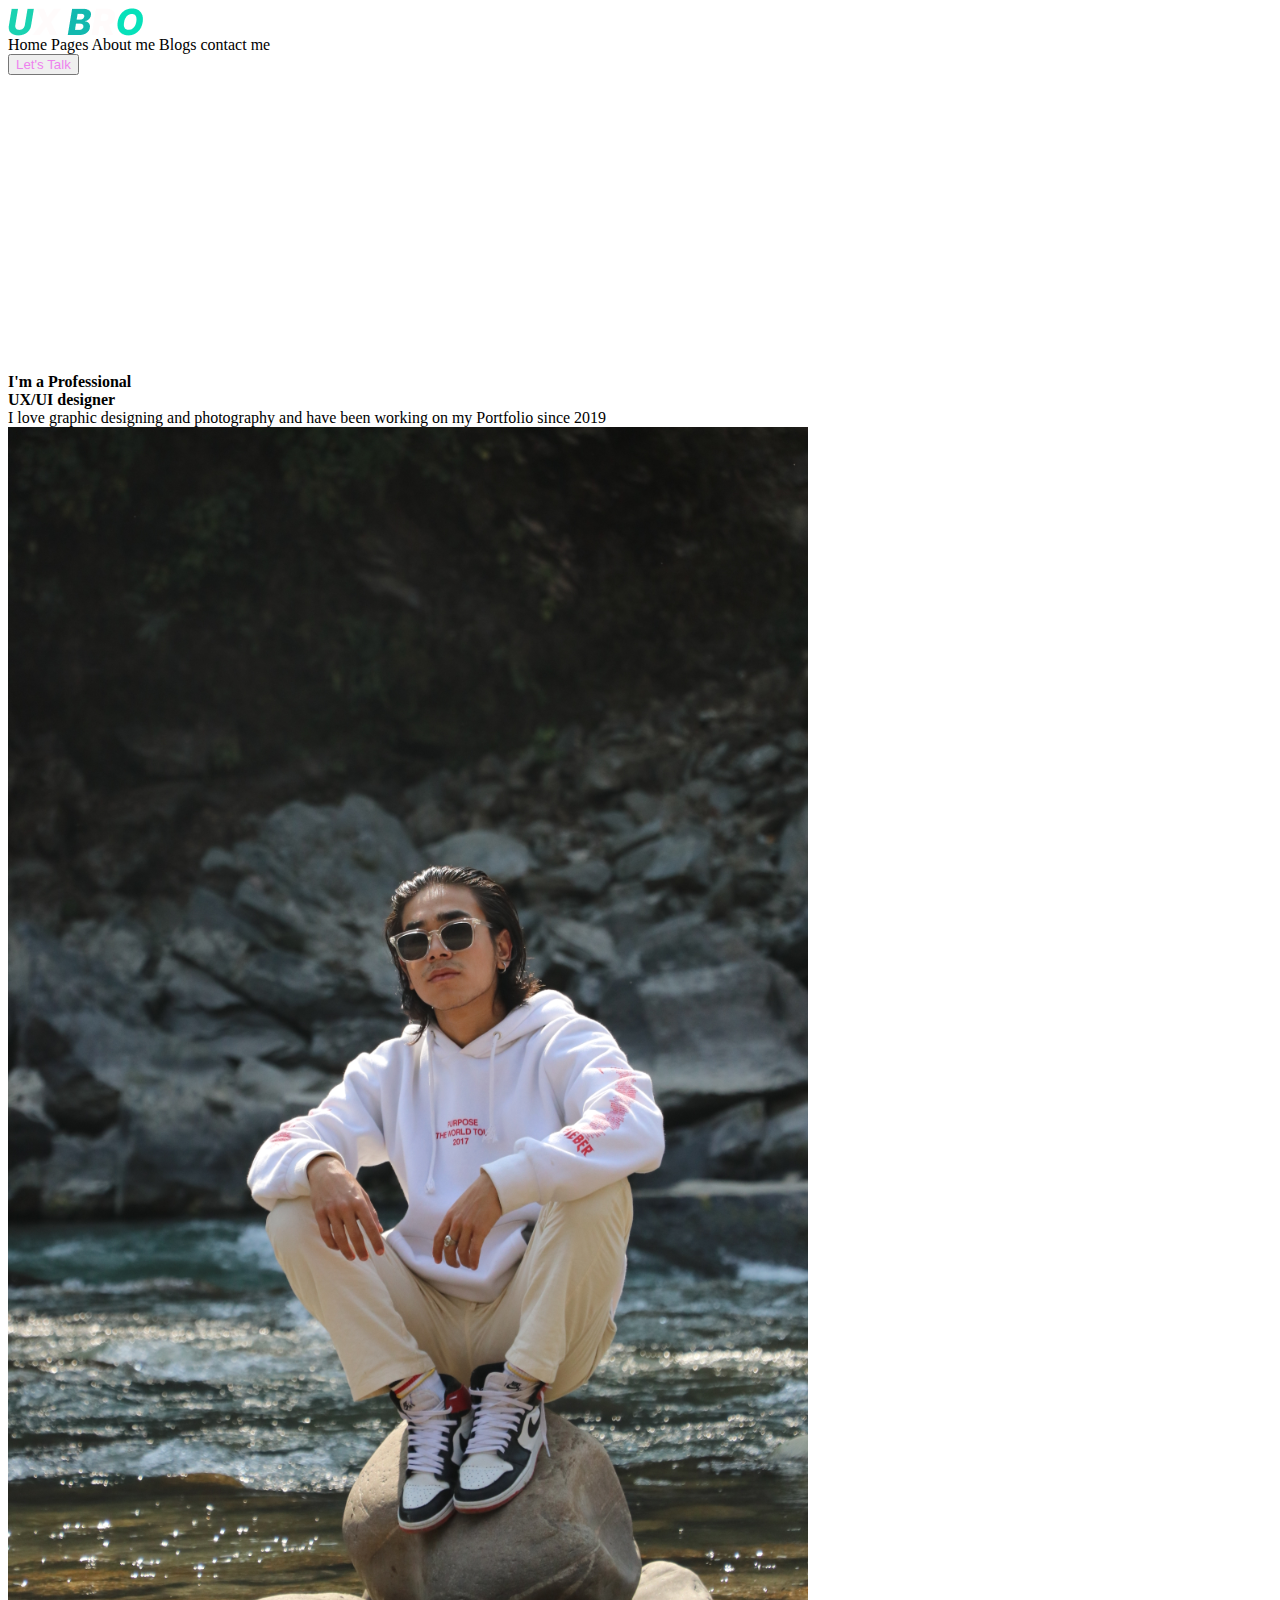
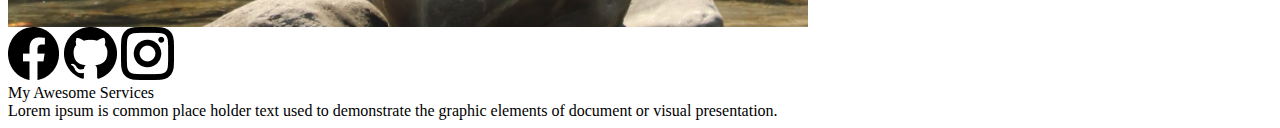
==== portofolio.html @ 67478f2a "=protfolio" ====
<html lang="en">
<head>
    <meta charset="UTF-8">
    <meta http-equiv="X-UA-Compatible" content="IE=edge">
    <meta name="viewport" content="width=device-width, initial-scale=1.0">
    <title>Portfolio</title>
    <link rel="stylesheet" href="protfolio.css" />
</head>
<body class="title-black">
    <div>
     <span>
        <img src="./logo.png" />
    </span>
        <div>           
            <span>Home</span>
            <span>Pages</span>
             <span>About me</span>
            <span>Blogs</span>
            <span>contact me</span>
        </div>
        <div>
            <button class="nomad">Let's Talk</button>
        </div>            

    </div>
    <div>
         <img src="dots9.png" />
        <span> <img src="dots9.png" /></span>
        <p><img src="dots9.png" /></p>
        
    </div>
    <div>
        <p1><b>I'm a Professional <br>
               UX/UI designer</b></p1>
             <br>
             <p2>I love graphic designing and photography and have been working on my Portfolio since 2019</p2>
     </div>
     <div> 
        <img src="sandy.JPG.JPG" height="auto" width="800"/>
     </div>
     <div> 
           <a href="https://www.facebook.com/sandesh.grg.733/" target="_blank"><img src="icon.2.png"></img></a>
           <a href="https://https://github.com/KhadkaSandesh/" target="_blank"><img src="icon5.png"></img></a>
          <a href="https://www.instagram.com/sandy_grxx/" target="_blank"><img src="icon.3.png"></img></a>
        </div>
        <div>My Awesome Services</div>
        <span>Lorem ipsum is common place holder text used to demonstrate the graphic elements of document or visual presentation.</span>
    

</body>
</html>
---- protfolio.css ----
.title-black{
    color: black;

}

.nomad{
    color: violet;
}
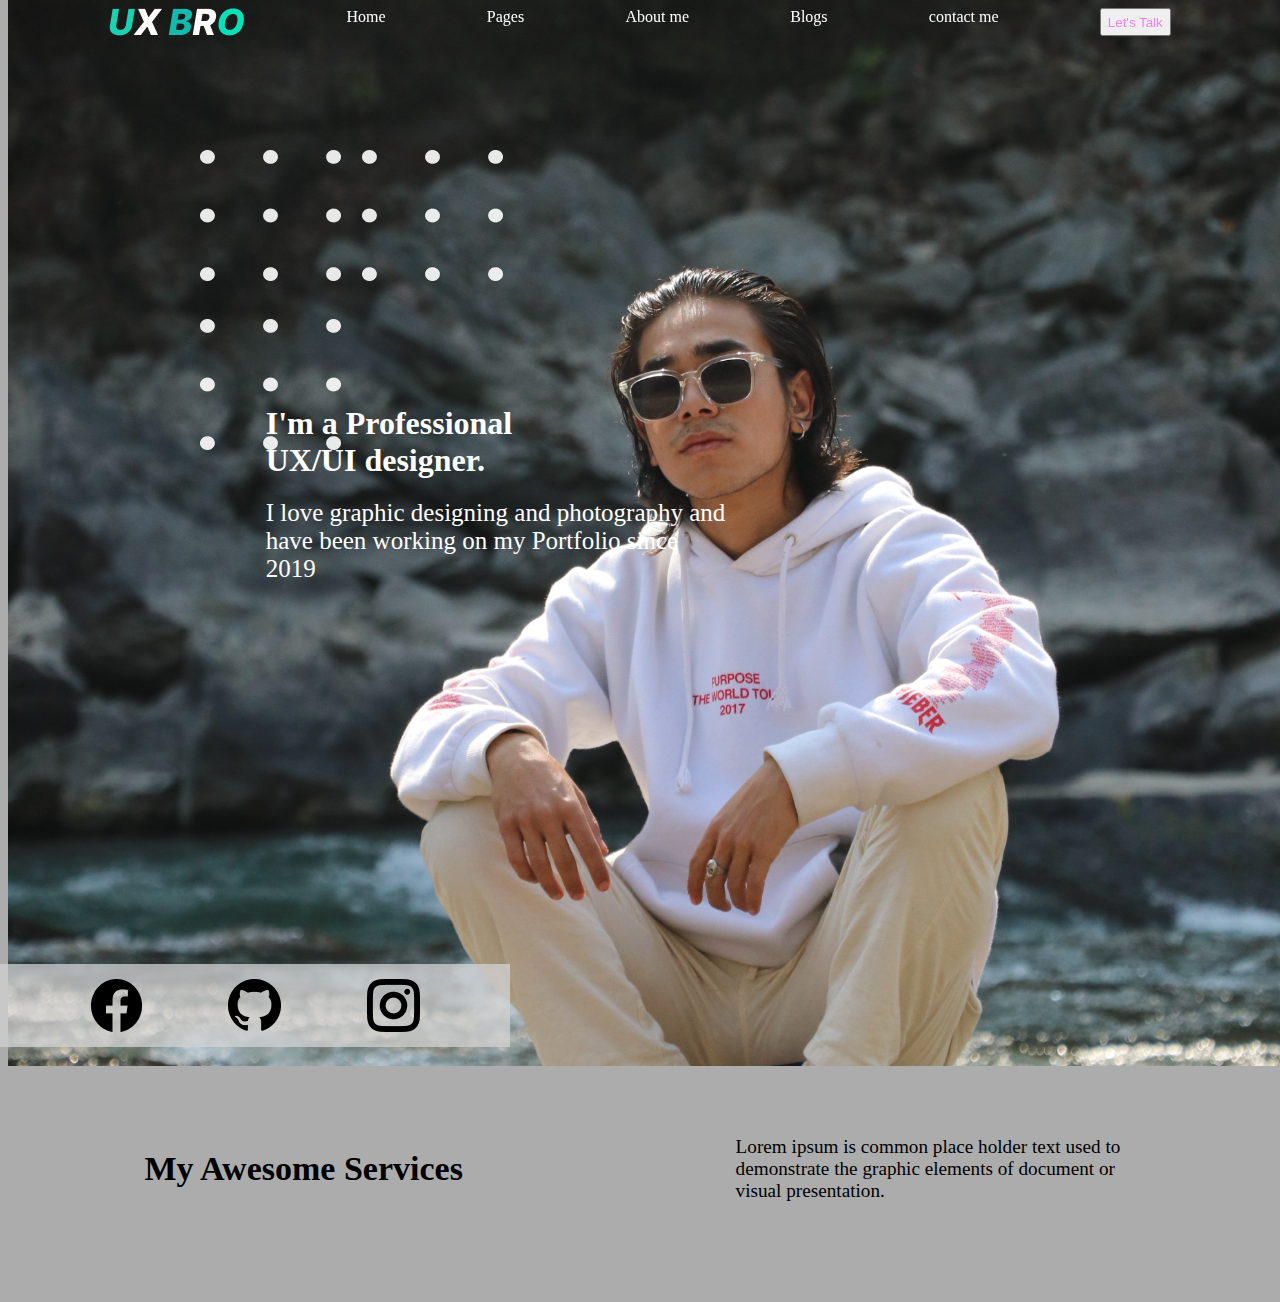
==== commit 79b3bda2: "added new html to the project" ====
--- a/portofolio.html
+++ b/portofolio.html
@@ -7,45 +7,44 @@
     <link rel="stylesheet" href="protfolio.css" />
 </head>
 <body class="title-black">
-    <div>
-     <span>
-        <img src="./logo.png" />
-    </span>
-        <div>           
-            <span>Home</span>
-            <span>Pages</span>
-             <span>About me</span>
-            <span>Blogs</span>
-            <span>contact me</span>
-        </div>
-        <div>
-            <button class="nomad">Let's Talk</button>
-        </div>            
-
-    </div>
-    <div>
-         <img src="dots9.png" />
-        <span> <img src="dots9.png" /></span>
-        <p><img src="dots9.png" /></p>
+    <div class="navbar"> 
+        <img src="logo.png" />        
+        <span>Home</span>
+        <span>Pages</span>
+         <span>About me</span>
+        <span>Blogs</span>
+        <span>contact me</span>
+        <button class="nomad">Let's Talk</button>
+    </div>  
+    <div class="landing">
+        
+        <div class="dots-item">
+            <img src="Dots.7.png" />            
+        </div>  
+                 <div class="mad">
+                    <div>
+                         <b>I'm a Professional
+                             <br>UX/UI designer.</b>
+                         </div>
+                    <div class='sub-title'>
+                        I love graphic designing and photography and have been working on my Portfolio since 2019</p>
+                    </div>
+                </div>     
         
     </div>
-    <div>
-        <p1><b>I'm a Professional <br>
-               UX/UI designer</b></p1>
-             <br>
-             <p2>I love graphic designing and photography and have been working on my Portfolio since 2019</p2>
-     </div>
-     <div> 
-        <img src="sandy.JPG.JPG" height="auto" width="800"/>
-     </div>
-     <div> 
+     <div class="icons"> 
            <a href="https://www.facebook.com/sandesh.grg.733/" target="_blank"><img src="icon.2.png"></img></a>
-           <a href="https://https://github.com/KhadkaSandesh/" target="_blank"><img src="icon5.png"></img></a>
+           <a href="https://github.com/KhadkaSandesh
+           " target="_blank"><img src="icon5.png"></img></a>
           <a href="https://www.instagram.com/sandy_grxx/" target="_blank"><img src="icon.3.png"></img></a>
         </div>
-        <div>My Awesome Services</div>
-        <span>Lorem ipsum is common place holder text used to demonstrate the graphic elements of document or visual presentation.</span>
-    
+        <div class="hoe">
+            <div class="neo">
+                My Awesome Services
+            </div>
+            <span class="hipi">Lorem ipsum is common place holder text used to demonstrate the graphic elements of document or visual presentation.</span>
+         </div>
+       
 
 </body>
 </html>--- a/protfolio.css
+++ b/protfolio.css
@@ -1,8 +1,86 @@
-.title-black{
-    color: black;
+body, html {
+ background-color: #acacac;
+}
+
+
+
+.nomad{
+    color: violet;
+}
+
+.landing{
+    background: url(sandy.JPG);
+    width: 100vw;
+    height: 120vh;
+    background-size: cover;
+    background-position: center;
+    margin-top:-50px;
+    background-color:red;
+     display: flex; 
+    justify-content: center;
+    align-items:center
+}
+
+.navbar  {
+    color: #fff;
+    display: flex;
+    justify-content: space-evenly;
+    position: sticky;
+    top: 5px;
+    background-color:transparent;
 
 }
 
-.nomad{
-    color: violet;
-}+.neo{
+    float: left;
+    font-size: 34px;
+    font-weight: bold;
+    font-family: 'inika';
+
+
+}
+.hipi{
+    float: right;
+    font-size:larger ;
+    font-weight: 200;
+    width: 400px;
+
+
+}
+.mad{
+    color:white;
+    font-size: 32px;
+    font-weight: x-large;
+    font-family: inika;
+    margin-bottom: 40px;
+    margin-left:170px;
+    
+}
+    .dots-item{
+        position: absolute;
+        left: 200px;
+        top: 150px;
+    }
+ 
+    .sub-title{
+        width:50%;
+        font-size:25px;
+        margin-top:20px;
+    }
+    .icons{
+        position: absolute; bottom: -147px; left:0px;
+        display: flex;
+        width: 500px;
+        justify-content: space-evenly;
+        background-color: rgba(209, 209, 209, 0.76);
+        padding: 15px 5px;
+    }
+    .hoe{
+        display: flex;
+        justify-content: space-around;
+        margin-top: 70px;
+        align-items: center;
+        margin-bottom: 100px;
+
+    }
+    